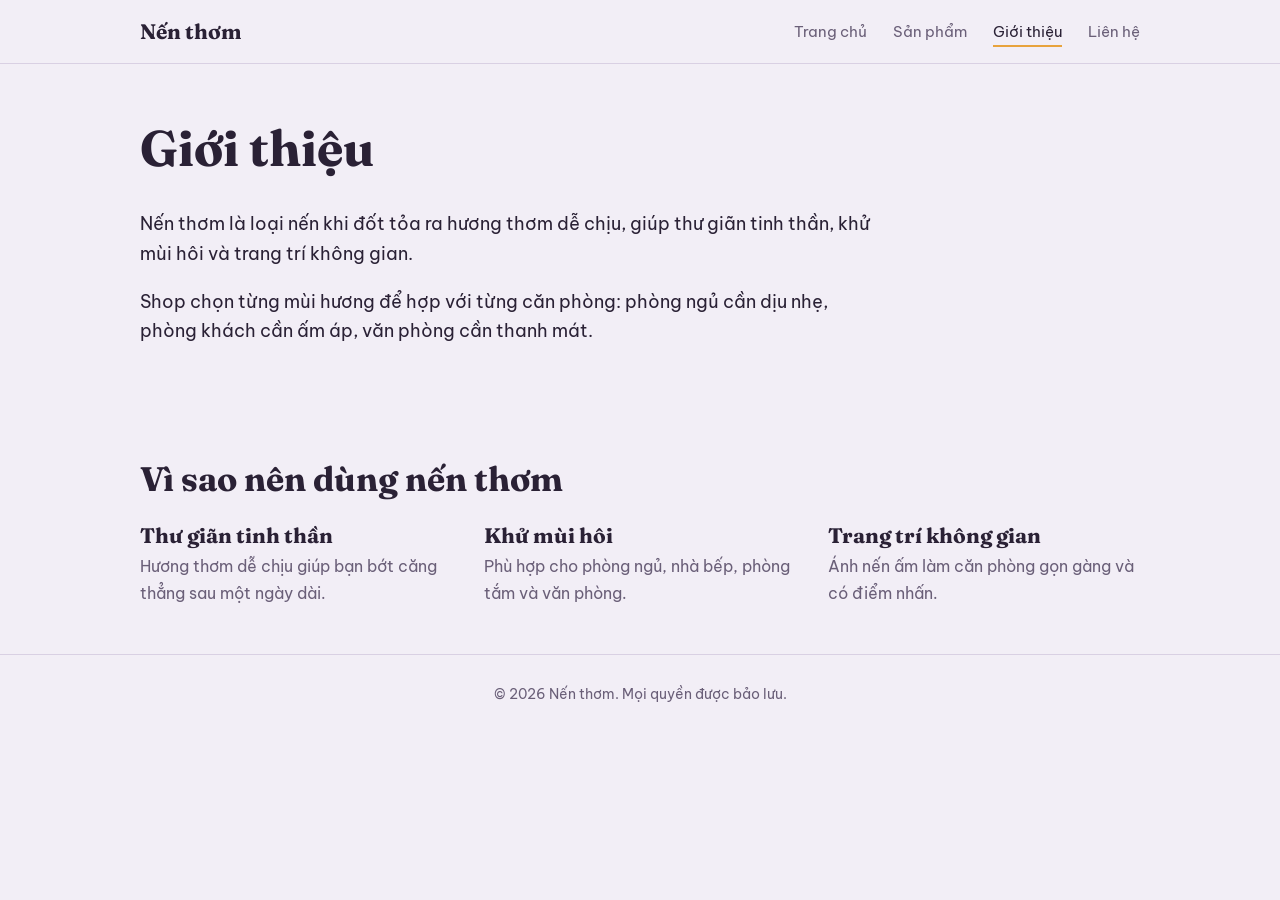
==== gioi-thieu.html @ 9e605538 "Add files via upload" ====
<!DOCTYPE html>
<html lang="vi">
<head>
<meta charset="UTF-8">
<meta name="viewport" content="width=device-width, initial-scale=1">
<title>Giới thiệu | Nến thơm</title>
<link href="https://fonts.googleapis.com/css2?family=Be+Vietnam+Pro:wght@400;500;600&family=Fraunces:opsz,wght@9..144,500;9..144,700&display=swap" rel="stylesheet">
<link rel="stylesheet" href="style.css">
</head>
<body>
<header><div class="wrap">
<a class="logo" href="index.html">Nến thơm</a>
<nav>
<a href="index.html">Trang chủ</a>
<a href="san-pham.html">Sản phẩm</a>
<a href="gioi-thieu.html" class="on">Giới thiệu</a>
<a href="lien-he.html">Liên hệ</a>
</nav></div></header>
<main class="wrap">
<div class="page-title"><h1>Giới thiệu</h1></div>
<section style="padding-top:8px"><div class="story">
<p>Nến thơm là loại nến khi đốt tỏa ra hương thơm dễ chịu, giúp thư giãn tinh thần, khử mùi hôi và trang trí không gian.</p>
<p>Shop chọn từng mùi hương để hợp với từng căn phòng: phòng ngủ cần dịu nhẹ, phòng khách cần ấm áp, văn phòng cần thanh mát.</p>
</div></section>
<section><h2>Vì sao nên dùng nến thơm</h2><div class="cols">
<div><h3>Thư giãn tinh thần</h3><p>Hương thơm dễ chịu giúp bạn bớt căng thẳng sau một ngày dài.</p></div>
<div><h3>Khử mùi hôi</h3><p>Phù hợp cho phòng ngủ, nhà bếp, phòng tắm và văn phòng.</p></div>
<div><h3>Trang trí không gian</h3><p>Ánh nến ấm làm căn phòng gọn gàng và có điểm nhấn.</p></div>
</div></section>
</main>
<footer>© 2026 Nến thơm. Mọi quyền được bảo lưu.</footer>
<script src="script.js"></script>
</body>
</html>
---- style.css ----
:root{--bg:#f2eef6;--ink:#2a2135;--muted:#6a5f78;--flame:#e8a33d;--wax:#fffaf2;--line:#d9d0e3}
@media (prefers-color-scheme:dark){:root{--bg:#1d1726;--ink:#f1ecf6;--muted:#b5a9c4;--wax:#2a2135;--line:#3d3250}}
*{box-sizing:border-box}
html{scroll-behavior:smooth}
body{margin:0;background:var(--bg);color:var(--ink);font-family:"Be Vietnam Pro",system-ui,sans-serif;line-height:1.65}
h1,h2,h3{font-family:Fraunces,Georgia,serif;line-height:1.15;margin:0}
a{color:inherit}
:focus-visible{outline:3px solid var(--flame);outline-offset:3px}
.wrap{max-width:1040px;margin:0 auto;padding:0 20px}
header{position:sticky;top:0;z-index:5;background:var(--bg);border-bottom:1px solid var(--line)}
header .wrap{display:flex;justify-content:space-between;align-items:center;flex-wrap:wrap;padding-top:14px;padding-bottom:14px;gap:8px}
.logo{font-family:Fraunces,serif;font-weight:700;font-size:21px;text-decoration:none}
nav a{margin-left:22px;text-decoration:none;color:var(--muted);font-size:15px;padding-bottom:4px}
nav a:hover{color:var(--ink)}
nav a.on{color:var(--ink);border-bottom:2px solid var(--flame)}
.btn{display:inline-block;background:var(--ink);color:var(--bg);padding:13px 26px;border-radius:999px;text-decoration:none;font-weight:600;transition:background .2s,transform .2s}
.btn:hover{background:var(--flame);color:#2a2135;transform:translateY(-2px)}
.btn.alt{background:var(--flame);color:#2a2135}
.page-title{padding:56px 0 24px}
.page-title h1{font-size:clamp(32px,5vw,50px)}
.page-title p{color:var(--muted);max-width:56ch;margin:14px 0 0;font-size:18px}
section{padding:48px 0}
section h2{font-size:clamp(24px,3.5vw,34px);margin-bottom:24px}
.grid{display:grid;grid-template-columns:repeat(auto-fit,minmax(230px,1fr));gap:22px}
.item{background:var(--wax);border:1px solid var(--line);border-radius:18px;overflow:hidden;transition:transform .25s}
.item:hover{transform:translateY(-6px)}
.swatch{height:150px;display:grid;place-items:center}
.mini{width:54px;height:62px;background:var(--wax);border:2px solid var(--ink);border-radius:8px 8px 14px 14px;position:relative}
.mini::before{content:"";position:absolute;left:50%;top:-22px;width:10px;height:18px;margin-left:-5px;background:var(--flame);border-radius:50% 50% 50% 50%/65% 65% 35% 35%;animation:flicker 2.4s ease-in-out infinite}
.body{padding:18px}
.item h3{font-size:20px}
.item p{margin:6px 0 12px;color:var(--muted);font-size:15px}
.price{font-weight:600}
.cols{display:grid;grid-template-columns:repeat(auto-fit,minmax(240px,1fr));gap:32px}
.cols h3{font-size:21px;margin-bottom:6px}
.cols p{margin:0;color:var(--muted)}
.box{background:var(--ink);color:var(--bg);border-radius:24px;padding:40px;margin:24px 0 56px}
.box h2{color:var(--bg);margin-bottom:10px}
.box p{margin:6px 0 14px}
.story{max-width:62ch;font-size:18px}
.story p{margin:0 0 18px}
footer{text-align:center;color:var(--muted);font-size:14px;padding:28px 0;border-top:1px solid var(--line)}
/* Trang chủ */
.hero{display:grid;grid-template-columns:1.2fr 1fr;gap:40px;align-items:center;padding:56px 0 72px;min-height:80vh}
.hero h1{font-size:clamp(36px,6vw,64px);font-weight:700}
.hero p{max-width:46ch;color:var(--muted);font-size:18px;margin:20px 0 28px}
.in{opacity:0;transform:translateY(24px);animation:rise .9s cubic-bezier(.2,.7,.2,1) forwards}
.d1{animation-delay:.1s}.d2{animation-delay:.35s}.d3{animation-delay:.6s}
@keyframes rise{to{opacity:1;transform:none}}
.candle{justify-self:center;position:relative;width:170px;height:340px;animation:float 6s ease-in-out infinite}
.jar{position:absolute;bottom:0;left:0;width:170px;height:150px;background:var(--wax);border:2px solid var(--ink);border-radius:14px 14px 28px 28px}
.jar::after{content:"";position:absolute;left:14px;right:14px;top:14px;height:34px;background:#f4d9a6;border-radius:50%/60%}
.wick{position:absolute;bottom:150px;left:84px;width:3px;height:26px;background:var(--ink);border-radius:2px}
.flame{position:absolute;bottom:172px;left:70px;width:30px;height:62px;background:radial-gradient(ellipse at 50% 75%,#fff6d6 0,var(--flame) 55%,#e0742f 100%);border-radius:50% 50% 50% 50%/65% 65% 35% 35%;transform-origin:50% 100%;animation:flicker 2.4s ease-in-out infinite}
.glow{position:absolute;bottom:130px;left:-40px;width:250px;height:250px;background:radial-gradient(circle,rgba(232,163,61,.4),transparent 65%);border-radius:50%;animation:pulse 3s ease-in-out infinite}
.smoke{position:absolute;bottom:240px;left:82px;width:8px;height:8px;border-radius:50%;background:var(--muted);opacity:0;filter:blur(3px);animation:smoke 5s ease-in infinite}
.smoke:nth-of-type(2){animation-delay:1.7s;left:76px}
.smoke:nth-of-type(3){animation-delay:3.3s;left:90px}
@keyframes flicker{0%,100%{transform:scale(1,1) rotate(-1deg)}30%{transform:scale(.94,1.06) rotate(2deg)}60%{transform:scale(1.04,.96) rotate(-2deg)}}
@keyframes pulse{0%,100%{opacity:.7;transform:scale(1)}50%{opacity:1;transform:scale(1.08)}}
@keyframes float{0%,100%{transform:translateY(0)}50%{transform:translateY(-10px)}}
@keyframes smoke{0%{opacity:0;transform:translate(0,0) scale(1)}20%{opacity:.35}100%{opacity:0;transform:translate(14px,-90px) scale(5)}}
.reveal{opacity:0;transform:translateY(30px);transition:opacity .7s,transform .7s}
.reveal.show{opacity:1;transform:none}
@media (max-width:760px){.hero{grid-template-columns:1fr;padding-top:24px;min-height:auto}.candle{order:-1;transform:scale(.8)}nav a{margin-left:14px}}
@media (prefers-reduced-motion:reduce){*{animation:none!important;transition:none!important}.in,.reveal{opacity:1;transform:none}}
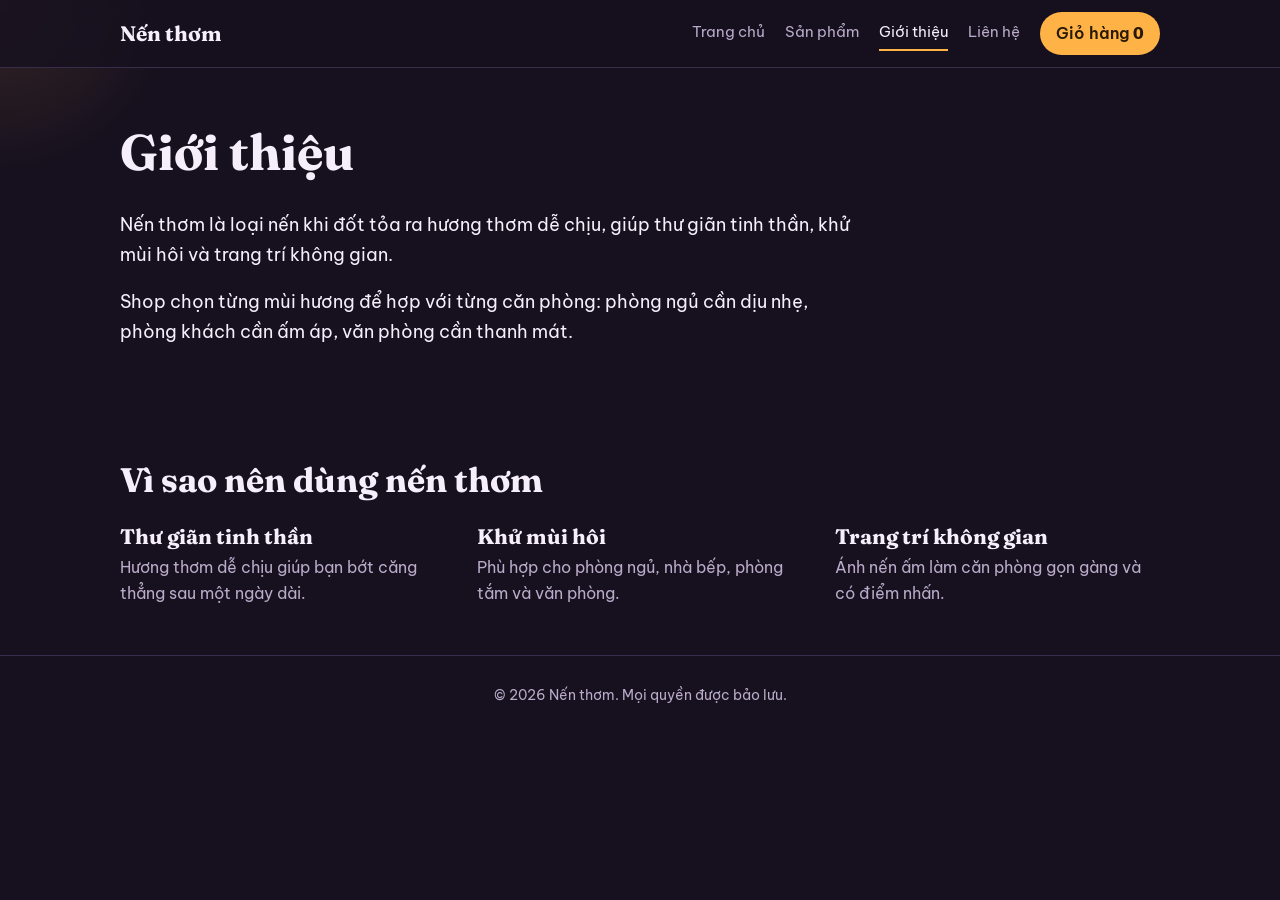
==== commit 9dc58164: "Add files via upload" ====
--- a/gioi-thieu.html
+++ b/gioi-thieu.html
@@ -4,10 +4,14 @@
 <meta charset="UTF-8">
 <meta name="viewport" content="width=device-width, initial-scale=1">
 <title>Giới thiệu | Nến thơm</title>
+<meta name="description" content="Nến thơm giúp thư giãn tinh thần, khử mùi hôi và trang trí không gian sống.">
+<meta property="og:title" content="Giới thiệu | Nến thơm">
+<meta property="og:description" content="Nến thơm giúp thư giãn tinh thần, khử mùi hôi và trang trí không gian sống.">
 <link href="https://fonts.googleapis.com/css2?family=Be+Vietnam+Pro:wght@400;500;600&family=Fraunces:opsz,wght@9..144,500;9..144,700&display=swap" rel="stylesheet">
 <link rel="stylesheet" href="style.css">
 </head>
 <body>
+<div class="cursor" aria-hidden="true"></div>
 <header><div class="wrap">
 <a class="logo" href="index.html">Nến thơm</a>
 <nav>
@@ -15,17 +19,18 @@
 <a href="san-pham.html">Sản phẩm</a>
 <a href="gioi-thieu.html" class="on">Giới thiệu</a>
 <a href="lien-he.html">Liên hệ</a>
+<button class="cartbtn" id="cartBtn">Giỏ hàng <b id="cnt">0</b></button>
 </nav></div></header>
 <main class="wrap">
 <div class="page-title"><h1>Giới thiệu</h1></div>
-<section style="padding-top:8px"><div class="story">
+<section style="padding-top:8px"><div class="story reveal">
 <p>Nến thơm là loại nến khi đốt tỏa ra hương thơm dễ chịu, giúp thư giãn tinh thần, khử mùi hôi và trang trí không gian.</p>
 <p>Shop chọn từng mùi hương để hợp với từng căn phòng: phòng ngủ cần dịu nhẹ, phòng khách cần ấm áp, văn phòng cần thanh mát.</p>
 </div></section>
-<section><h2>Vì sao nên dùng nến thơm</h2><div class="cols">
-<div><h3>Thư giãn tinh thần</h3><p>Hương thơm dễ chịu giúp bạn bớt căng thẳng sau một ngày dài.</p></div>
-<div><h3>Khử mùi hôi</h3><p>Phù hợp cho phòng ngủ, nhà bếp, phòng tắm và văn phòng.</p></div>
-<div><h3>Trang trí không gian</h3><p>Ánh nến ấm làm căn phòng gọn gàng và có điểm nhấn.</p></div>
+<section><h2 class="reveal">Vì sao nên dùng nến thơm</h2><div class="cols">
+<div class="reveal"><h3>Thư giãn tinh thần</h3><p>Hương thơm dễ chịu giúp bạn bớt căng thẳng sau một ngày dài.</p></div>
+<div class="reveal"><h3>Khử mùi hôi</h3><p>Phù hợp cho phòng ngủ, nhà bếp, phòng tắm và văn phòng.</p></div>
+<div class="reveal"><h3>Trang trí không gian</h3><p>Ánh nến ấm làm căn phòng gọn gàng và có điểm nhấn.</p></div>
 </div></section>
 </main>
 <footer>© 2026 Nến thơm. Mọi quyền được bảo lưu.</footer>
--- a/style.css
+++ b/style.css
@@ -1,66 +1,101 @@
-:root{--bg:#f2eef6;--ink:#2a2135;--muted:#6a5f78;--flame:#e8a33d;--wax:#fffaf2;--line:#d9d0e3}
-@media (prefers-color-scheme:dark){:root{--bg:#1d1726;--ink:#f1ecf6;--muted:#b5a9c4;--wax:#2a2135;--line:#3d3250}}
+:root{--bg:#17111f;--panel:#241a31;--ink:#f6eefb;--muted:#b9abc9;--flame:#ffb347;--line:#3a2c4b;--tone:#b9a5d6}
 *{box-sizing:border-box}
 html{scroll-behavior:smooth}
-body{margin:0;background:var(--bg);color:var(--ink);font-family:"Be Vietnam Pro",system-ui,sans-serif;line-height:1.65}
+body{margin:0;background:var(--bg);color:var(--ink);font-family:"Be Vietnam Pro",system-ui,sans-serif;line-height:1.65;overflow-x:hidden;animation:fade .8s}
+@keyframes fade{from{opacity:0}}
 h1,h2,h3{font-family:Fraunces,Georgia,serif;line-height:1.15;margin:0}
-a{color:inherit}
+a{color:inherit}button{font:inherit;cursor:pointer}
 :focus-visible{outline:3px solid var(--flame);outline-offset:3px}
-.wrap{max-width:1040px;margin:0 auto;padding:0 20px}
-header{position:sticky;top:0;z-index:5;background:var(--bg);border-bottom:1px solid var(--line)}
-header .wrap{display:flex;justify-content:space-between;align-items:center;flex-wrap:wrap;padding-top:14px;padding-bottom:14px;gap:8px}
+.wrap{max-width:1080px;margin:0 auto;padding:0 20px}
+main,footer{position:relative;z-index:1}
+.cursor{position:fixed;left:0;top:0;width:380px;height:380px;margin:-190px 0 0 -190px;border-radius:50%;background:radial-gradient(circle,rgba(255,179,71,.13),transparent 65%);pointer-events:none;z-index:0}
+@media(hover:none){.cursor{display:none}}
+header{position:sticky;top:0;z-index:20;background:rgba(23,17,31,.82);backdrop-filter:blur(12px);border-bottom:1px solid var(--line)}
+header .wrap{display:flex;justify-content:space-between;align-items:center;flex-wrap:wrap;gap:8px;padding-top:12px;padding-bottom:12px}
 .logo{font-family:Fraunces,serif;font-weight:700;font-size:21px;text-decoration:none}
-nav a{margin-left:22px;text-decoration:none;color:var(--muted);font-size:15px;padding-bottom:4px}
-nav a:hover{color:var(--ink)}
-nav a.on{color:var(--ink);border-bottom:2px solid var(--flame)}
-.btn{display:inline-block;background:var(--ink);color:var(--bg);padding:13px 26px;border-radius:999px;text-decoration:none;font-weight:600;transition:background .2s,transform .2s}
-.btn:hover{background:var(--flame);color:#2a2135;transform:translateY(-2px)}
-.btn.alt{background:var(--flame);color:#2a2135}
-.page-title{padding:56px 0 24px}
+nav{display:flex;align-items:center;gap:20px;flex-wrap:wrap}
+nav a{text-decoration:none;color:var(--muted);font-size:15px;padding:4px 0;border-bottom:2px solid transparent;transition:.2s}
+nav a:hover{color:var(--ink)}nav a.on{color:var(--ink);border-color:var(--flame)}
+.cartbtn{background:var(--flame);color:#2a1a05;border:0;border-radius:999px;padding:8px 16px;font-weight:600}
+.bump{animation:bump .4s}@keyframes bump{50%{transform:scale(1.18)}}
+.btn{display:inline-block;background:var(--flame);color:#2a1a05;padding:13px 26px;border-radius:999px;text-decoration:none;font-weight:600;border:0;transition:transform .2s,box-shadow .2s}
+.btn:hover{transform:translateY(-3px);box-shadow:0 10px 28px rgba(255,179,71,.35)}
+.btn.ghost{background:transparent;color:var(--ink);border:1px solid var(--line)}
+.page-title{padding:56px 0 20px}
 .page-title h1{font-size:clamp(32px,5vw,50px)}
 .page-title p{color:var(--muted);max-width:56ch;margin:14px 0 0;font-size:18px}
 section{padding:48px 0}
 section h2{font-size:clamp(24px,3.5vw,34px);margin-bottom:24px}
-.grid{display:grid;grid-template-columns:repeat(auto-fit,minmax(230px,1fr));gap:22px}
-.item{background:var(--wax);border:1px solid var(--line);border-radius:18px;overflow:hidden;transition:transform .25s}
-.item:hover{transform:translateY(-6px)}
-.swatch{height:150px;display:grid;place-items:center}
-.mini{width:54px;height:62px;background:var(--wax);border:2px solid var(--ink);border-radius:8px 8px 14px 14px;position:relative}
-.mini::before{content:"";position:absolute;left:50%;top:-22px;width:10px;height:18px;margin-left:-5px;background:var(--flame);border-radius:50% 50% 50% 50%/65% 65% 35% 35%;animation:flicker 2.4s ease-in-out infinite}
-.body{padding:18px}
-.item h3{font-size:20px}
-.item p{margin:6px 0 12px;color:var(--muted);font-size:15px}
+/* Hero */
+.hero{position:relative;display:grid;grid-template-columns:1.1fr 1fr;gap:32px;align-items:center;min-height:86vh;padding:40px 0}
+.wash{position:absolute;inset:0;background:radial-gradient(circle at 74% 55%,var(--tone),transparent 55%);opacity:0;transition:opacity 1.2s,background .8s;pointer-events:none}
+.lit .wash{opacity:.3}
+.hero>*{position:relative}
+.hero h1{font-size:clamp(36px,6vw,62px);font-weight:700}
+.hero p.sub{max-width:46ch;color:var(--muted);font-size:18px;margin:18px 0 22px}
+.chips{display:flex;flex-wrap:wrap;gap:10px;margin:0 0 22px}
+.chip{background:transparent;color:var(--ink);border:1px solid var(--line);border-radius:999px;padding:8px 16px;transition:.2s}
+.chip:hover{border-color:var(--flame)}
+.chip.on{background:var(--ink);color:var(--bg);border-color:var(--ink)}
+#scentDesc{min-height:3.3em;color:var(--muted);max-width:44ch;margin:0 0 24px;transition:opacity .3s}
+.stage{justify-self:center;text-align:center}
+.candle{position:relative;width:200px;height:340px;margin:0 auto;border:0;background:none;padding:0}
+.jar{position:absolute;bottom:0;left:0;width:200px;height:160px;background:var(--panel);border:2px solid var(--tone);border-radius:14px 14px 30px 30px;display:grid;place-items:center;transition:border-color .6s}
+.jar::after{content:"";position:absolute;left:14px;right:14px;top:14px;height:34px;background:var(--tone);border-radius:50%/60%;transition:background .6s}
+.jar span{font-family:Fraunces,serif;font-size:19px;margin-top:34px}
+.wick{position:absolute;bottom:160px;left:98px;width:3px;height:28px;background:#eee;border-radius:2px}
+.flame{position:absolute;bottom:184px;left:84px;width:32px;height:66px;background:radial-gradient(ellipse at 50% 75%,#fff6d6 0,var(--flame) 55%,#e0742f 100%);border-radius:50% 50% 50% 50%/65% 65% 35% 35%;transform-origin:50% 100%;opacity:0;transition:opacity .5s}
+.lit .flame{opacity:1;animation:flicker 2.4s ease-in-out infinite}
+.glow{position:absolute;bottom:120px;left:-45px;width:290px;height:290px;background:radial-gradient(circle,rgba(255,179,71,.45),transparent 65%);border-radius:50%;opacity:0;transition:opacity 1s;pointer-events:none}
+.lit .glow{opacity:1;animation:pulse 3s ease-in-out infinite}
+.pop{animation:pop .5s}@keyframes pop{40%{transform:scale(1.06)}}
+.ember{position:absolute;bottom:230px;width:5px;height:5px;border-radius:50%;background:var(--flame);pointer-events:none;animation:rise 2.6s ease-out forwards}
+@keyframes rise{to{transform:translate(var(--dx),-170px);opacity:0}}
+@keyframes flicker{0%,100%{transform:scale(1,1) rotate(-1deg)}30%{transform:scale(.94,1.07) rotate(2deg)}60%{transform:scale(1.05,.96) rotate(-2deg)}}
+@keyframes pulse{50%{transform:scale(1.08);opacity:.85}}
+#hint{color:var(--muted);font-size:14px;margin-top:14px}
+.in{opacity:0;transform:translateY(24px);animation:up .9s cubic-bezier(.2,.7,.2,1) forwards}
+.d1{animation-delay:.1s}.d2{animation-delay:.3s}.d3{animation-delay:.5s}
+@keyframes up{to{opacity:1;transform:none}}
+/* Sản phẩm */
+.grid{display:grid;grid-template-columns:repeat(auto-fit,minmax(240px,1fr));gap:22px}
+.item{background:var(--panel);border:1px solid var(--line);border-radius:18px;overflow:hidden;transition:transform .15s,border-color .3s;transform-style:preserve-3d}
+.item:hover{border-color:var(--c,var(--flame))}
+.item[hidden]{display:none}
+.item.show{animation:pop .45s}
+.swatch{height:150px;display:grid;place-items:center;background:radial-gradient(circle at 50% 70%,var(--c),transparent 75%)}
+.mini{width:56px;height:64px;background:var(--bg);border:2px solid var(--c);border-radius:8px 8px 14px 14px;position:relative}
+.mini::before{content:"";position:absolute;left:50%;top:-24px;width:11px;height:20px;margin-left:-5px;background:var(--flame);border-radius:50% 50% 50% 50%/65% 65% 35% 35%;animation:flicker 2.4s ease-in-out infinite}
+.body{padding:18px}.item h3{font-size:20px}
+.item p{margin:6px 0 14px;color:var(--muted);font-size:15px}
+.row{display:flex;justify-content:space-between;align-items:center;gap:8px}
 .price{font-weight:600}
+.add{background:transparent;color:var(--ink);border:1px solid var(--flame);border-radius:999px;padding:7px 14px;transition:.2s}
+.add:hover{background:var(--flame);color:#2a1a05}
 .cols{display:grid;grid-template-columns:repeat(auto-fit,minmax(240px,1fr));gap:32px}
-.cols h3{font-size:21px;margin-bottom:6px}
-.cols p{margin:0;color:var(--muted)}
-.box{background:var(--ink);color:var(--bg);border-radius:24px;padding:40px;margin:24px 0 56px}
-.box h2{color:var(--bg);margin-bottom:10px}
-.box p{margin:6px 0 14px}
-.story{max-width:62ch;font-size:18px}
-.story p{margin:0 0 18px}
-footer{text-align:center;color:var(--muted);font-size:14px;padding:28px 0;border-top:1px solid var(--line)}
-/* Trang chủ */
-.hero{display:grid;grid-template-columns:1.2fr 1fr;gap:40px;align-items:center;padding:56px 0 72px;min-height:80vh}
-.hero h1{font-size:clamp(36px,6vw,64px);font-weight:700}
-.hero p{max-width:46ch;color:var(--muted);font-size:18px;margin:20px 0 28px}
-.in{opacity:0;transform:translateY(24px);animation:rise .9s cubic-bezier(.2,.7,.2,1) forwards}
-.d1{animation-delay:.1s}.d2{animation-delay:.35s}.d3{animation-delay:.6s}
-@keyframes rise{to{opacity:1;transform:none}}
-.candle{justify-self:center;position:relative;width:170px;height:340px;animation:float 6s ease-in-out infinite}
-.jar{position:absolute;bottom:0;left:0;width:170px;height:150px;background:var(--wax);border:2px solid var(--ink);border-radius:14px 14px 28px 28px}
-.jar::after{content:"";position:absolute;left:14px;right:14px;top:14px;height:34px;background:#f4d9a6;border-radius:50%/60%}
-.wick{position:absolute;bottom:150px;left:84px;width:3px;height:26px;background:var(--ink);border-radius:2px}
-.flame{position:absolute;bottom:172px;left:70px;width:30px;height:62px;background:radial-gradient(ellipse at 50% 75%,#fff6d6 0,var(--flame) 55%,#e0742f 100%);border-radius:50% 50% 50% 50%/65% 65% 35% 35%;transform-origin:50% 100%;animation:flicker 2.4s ease-in-out infinite}
-.glow{position:absolute;bottom:130px;left:-40px;width:250px;height:250px;background:radial-gradient(circle,rgba(232,163,61,.4),transparent 65%);border-radius:50%;animation:pulse 3s ease-in-out infinite}
-.smoke{position:absolute;bottom:240px;left:82px;width:8px;height:8px;border-radius:50%;background:var(--muted);opacity:0;filter:blur(3px);animation:smoke 5s ease-in infinite}
-.smoke:nth-of-type(2){animation-delay:1.7s;left:76px}
-.smoke:nth-of-type(3){animation-delay:3.3s;left:90px}
-@keyframes flicker{0%,100%{transform:scale(1,1) rotate(-1deg)}30%{transform:scale(.94,1.06) rotate(2deg)}60%{transform:scale(1.04,.96) rotate(-2deg)}}
-@keyframes pulse{0%,100%{opacity:.7;transform:scale(1)}50%{opacity:1;transform:scale(1.08)}}
-@keyframes float{0%,100%{transform:translateY(0)}50%{transform:translateY(-10px)}}
-@keyframes smoke{0%{opacity:0;transform:translate(0,0) scale(1)}20%{opacity:.35}100%{opacity:0;transform:translate(14px,-90px) scale(5)}}
+.cols h3{font-size:21px;margin-bottom:6px}.cols p{margin:0;color:var(--muted)}
+.story{max-width:62ch;font-size:18px}.story p{margin:0 0 18px}
+.box{background:var(--panel);border:1px solid var(--line);border-radius:24px;padding:36px;margin:24px 0 56px}
+.box h2{margin-bottom:10px}.box p{margin:6px 0 14px;color:var(--muted)}
+form{display:grid;gap:14px;max-width:460px;margin-top:18px}
+label{display:grid;gap:4px;font-size:14px;color:var(--muted)}
+input,select,textarea{font:inherit;padding:11px 13px;border-radius:12px;border:1px solid var(--line);background:var(--bg);color:var(--ink)}
+input:focus,select:focus,textarea:focus{border-color:var(--flame);outline:0}
 .reveal{opacity:0;transform:translateY(30px);transition:opacity .7s,transform .7s}
 .reveal.show{opacity:1;transform:none}
-@media (max-width:760px){.hero{grid-template-columns:1fr;padding-top:24px;min-height:auto}.candle{order:-1;transform:scale(.8)}nav a{margin-left:14px}}
-@media (prefers-reduced-motion:reduce){*{animation:none!important;transition:none!important}.in,.reveal{opacity:1;transform:none}}
+/* Giỏ hàng */
+.scrim{position:fixed;inset:0;background:rgba(0,0,0,.55);opacity:0;pointer-events:none;transition:.3s;z-index:30}
+.scrim.open{opacity:1;pointer-events:auto}
+#cart{position:fixed;top:0;right:0;height:100%;width:min(380px,100%);background:var(--panel);border-left:1px solid var(--line);transform:translateX(100%);transition:transform .35s;z-index:40;padding:22px;display:flex;flex-direction:column;gap:14px}
+#cart.open{transform:none}
+#cart .head{display:flex;justify-content:space-between;align-items:center}
+#cart ul{list-style:none;margin:0;padding:0;overflow:auto;flex:1}
+#cart li{display:flex;justify-content:space-between;align-items:center;gap:8px;padding:12px 0;border-bottom:1px solid var(--line)}
+.q button{width:28px;height:28px;border-radius:50%;border:1px solid var(--line);background:transparent;color:var(--ink)}
+.q b{display:inline-block;min-width:24px;text-align:center}
+.x{background:none;border:0;color:var(--ink);font-size:22px}
+.toast{position:fixed;left:50%;bottom:26px;transform:translate(-50%,90px);background:var(--ink);color:var(--bg);padding:10px 20px;border-radius:999px;transition:transform .35s;z-index:50}
+.toast.on{transform:translate(-50%,0)}
+footer{text-align:center;color:var(--muted);font-size:14px;padding:28px 0;border-top:1px solid var(--line)}
+@media(max-width:760px){.hero{grid-template-columns:1fr;min-height:auto}.stage{order:-1;transform:scale(.8)}nav{gap:12px}}
+@media(prefers-reduced-motion:reduce){*{animation:none!important;transition:none!important}.in,.reveal{opacity:1;transform:none}}
